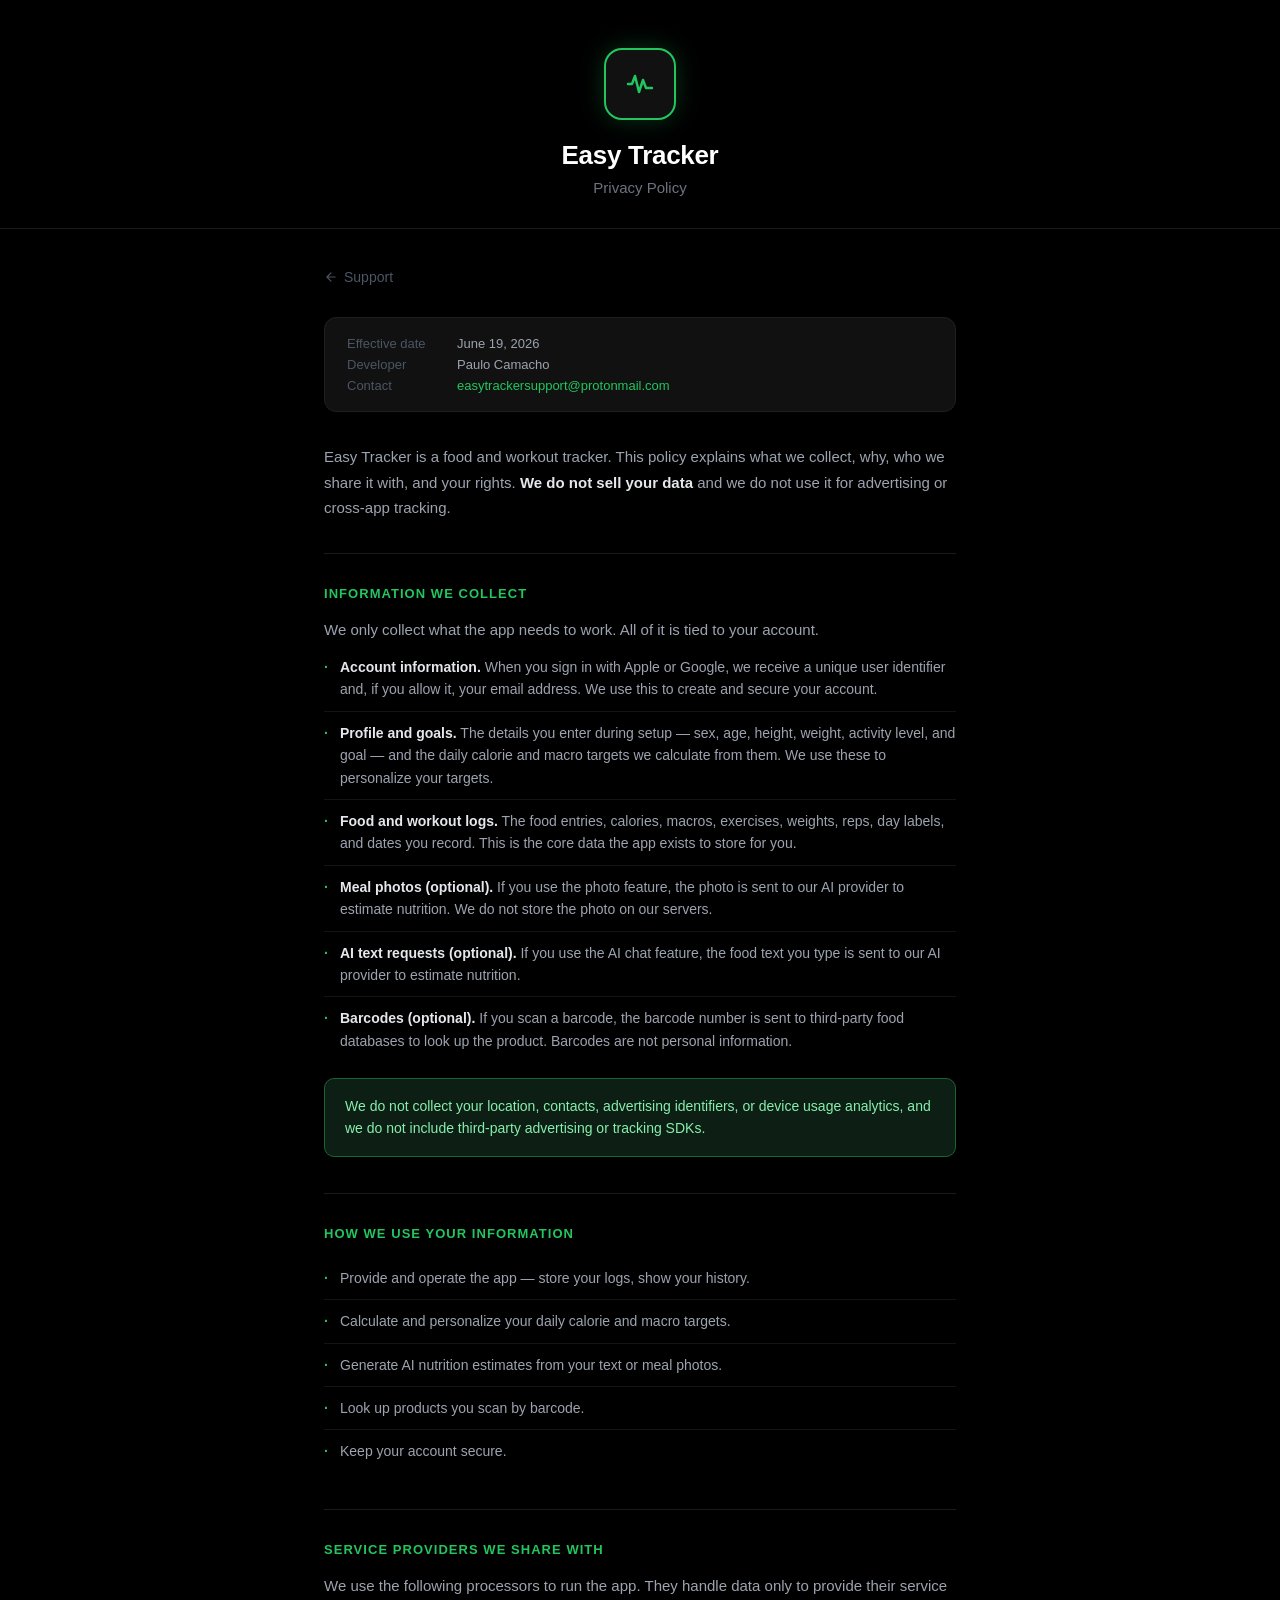
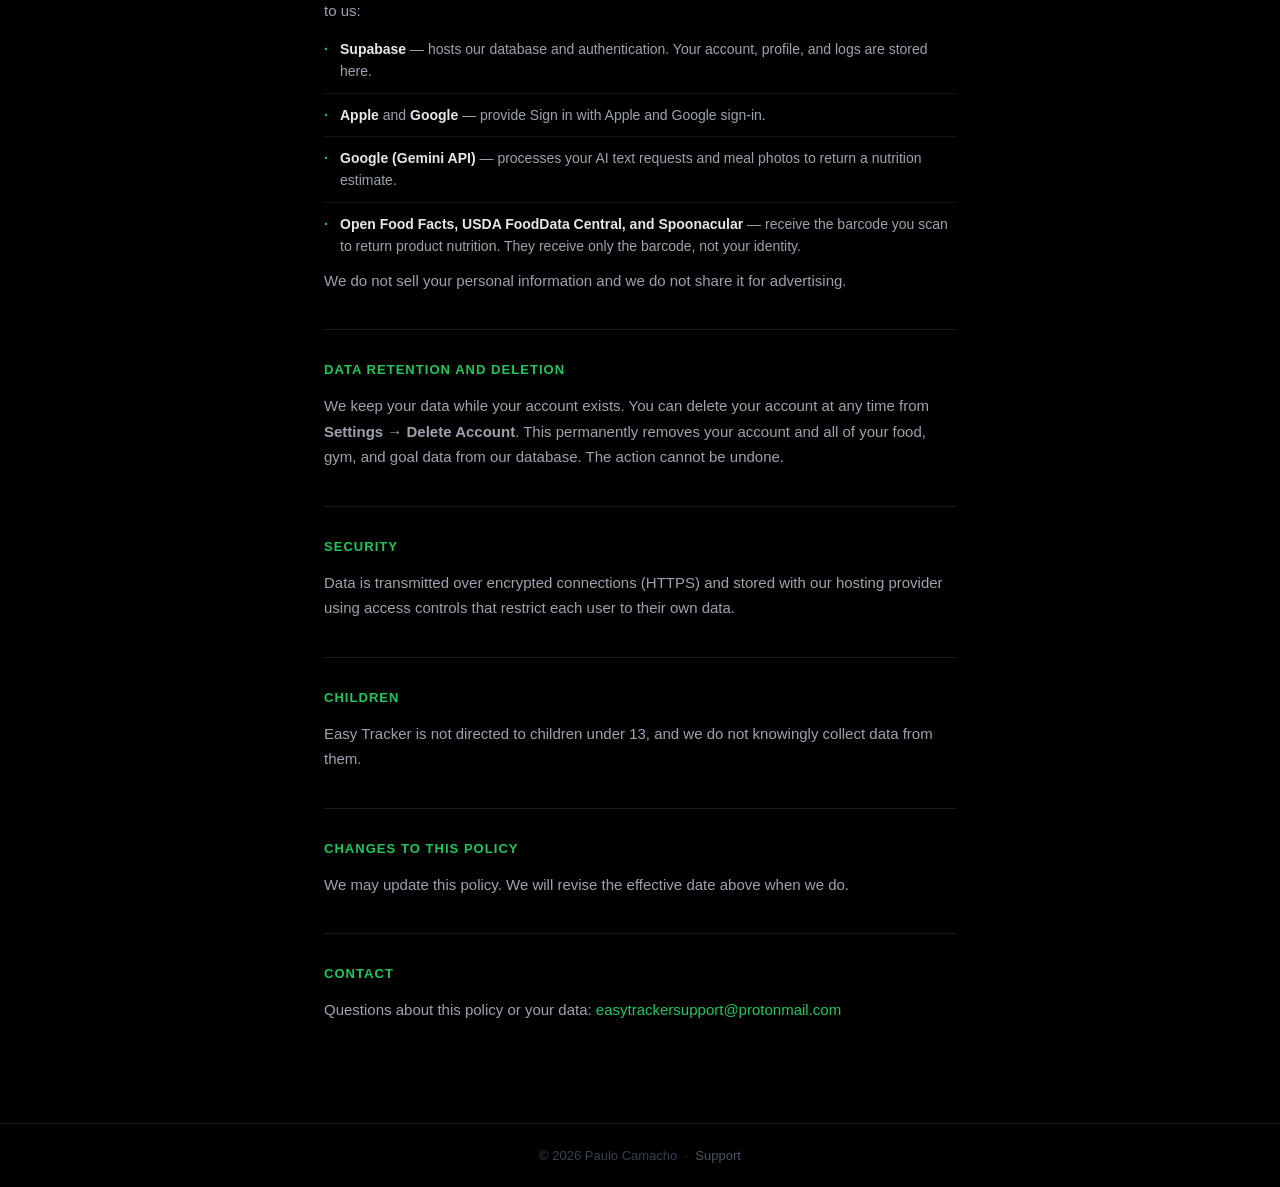
==== docs/privacy.html @ d092e368 "feat: add support and privacy policy pages" ====
<!DOCTYPE html>
<html lang="en">
<head>
  <meta charset="UTF-8" />
  <meta name="viewport" content="width=device-width, initial-scale=1.0" />
  <title>Easy Tracker — Privacy Policy</title>
  <style>
    *, *::before, *::after { box-sizing: border-box; margin: 0; padding: 0; }

    body {
      background: #000;
      color: #e5e7eb;
      font-family: -apple-system, BlinkMacSystemFont, "Segoe UI", Roboto, sans-serif;
      min-height: 100vh;
      display: flex;
      flex-direction: column;
    }

    header {
      padding: 48px 24px 32px;
      text-align: center;
      border-bottom: 1px solid #1a1a1a;
    }

    .logo-ring {
      width: 72px;
      height: 72px;
      border-radius: 18px;
      background: #111;
      border: 2px solid #22c55e;
      display: flex;
      align-items: center;
      justify-content: center;
      margin: 0 auto 20px;
      box-shadow: 0 0 24px rgba(34, 197, 94, 0.25);
    }

    .logo-ring svg {
      width: 36px;
      height: 36px;
    }

    header h1 {
      font-size: 26px;
      font-weight: 700;
      color: #fff;
      letter-spacing: -0.3px;
    }

    header p {
      margin-top: 8px;
      font-size: 15px;
      color: #6b7280;
    }

    main {
      max-width: 680px;
      width: 100%;
      margin: 0 auto;
      padding: 40px 24px 64px;
      flex: 1;
    }

    .meta {
      background: #111;
      border: 1px solid #1f1f1f;
      border-radius: 12px;
      padding: 18px 22px;
      margin-bottom: 32px;
      display: flex;
      flex-direction: column;
      gap: 6px;
    }

    .meta-row {
      display: flex;
      gap: 10px;
      font-size: 13px;
    }

    .meta-label {
      color: #4b5563;
      min-width: 100px;
    }

    .meta-value {
      color: #9ca3af;
    }

    .meta-value a {
      color: #22c55e;
      text-decoration: none;
    }

    .intro {
      font-size: 15px;
      color: #9ca3af;
      line-height: 1.7;
      margin-bottom: 32px;
      padding-bottom: 32px;
      border-bottom: 1px solid #1a1a1a;
    }

    .intro strong {
      color: #e5e7eb;
    }

    section {
      margin-bottom: 36px;
    }

    section h2 {
      font-size: 13px;
      font-weight: 600;
      text-transform: uppercase;
      letter-spacing: 0.08em;
      color: #22c55e;
      margin-bottom: 16px;
    }

    section p {
      font-size: 15px;
      color: #9ca3af;
      line-height: 1.7;
    }

    section p + p {
      margin-top: 12px;
    }

    ul {
      list-style: none;
      margin-top: 4px;
    }

    ul li {
      padding: 10px 0;
      border-bottom: 1px solid #141414;
      font-size: 14px;
      color: #9ca3af;
      line-height: 1.6;
      padding-left: 16px;
      position: relative;
    }

    ul li::before {
      content: "·";
      position: absolute;
      left: 0;
      color: #22c55e;
      font-weight: 700;
    }

    ul li:last-child {
      border-bottom: none;
    }

    ul li strong {
      color: #e5e7eb;
      font-weight: 600;
    }

    .highlight-box {
      background: #0d1f14;
      border: 1px solid #166534;
      border-radius: 10px;
      padding: 16px 20px;
      margin-top: 16px;
      font-size: 14px;
      color: #86efac;
      line-height: 1.6;
    }

    .back-link {
      display: inline-flex;
      align-items: center;
      gap: 6px;
      color: #4b5563;
      font-size: 14px;
      text-decoration: none;
      margin-bottom: 32px;
    }

    .back-link:hover { color: #22c55e; }

    footer {
      text-align: center;
      padding: 24px;
      border-top: 1px solid #1a1a1a;
      font-size: 13px;
      color: #374151;
    }

    footer a {
      color: #4b5563;
      text-decoration: none;
    }

    footer a:hover { color: #22c55e; }

    hr {
      border: none;
      border-top: 1px solid #1a1a1a;
      margin: 8px 0 32px;
    }
  </style>
</head>
<body>

<header>
  <div class="logo-ring">
    <svg viewBox="0 0 36 36" fill="none" xmlns="http://www.w3.org/2000/svg">
      <path d="M6 18h4l3-8 4 16 4-12 3 8h6" stroke="#22c55e" stroke-width="2.5" stroke-linecap="round" stroke-linejoin="round"/>
    </svg>
  </div>
  <h1>Easy Tracker</h1>
  <p>Privacy Policy</p>
</header>

<main>

  <a class="back-link" href="index.html">
    <svg width="14" height="14" viewBox="0 0 24 24" fill="none" stroke="currentColor" stroke-width="2" stroke-linecap="round" stroke-linejoin="round"><path d="M19 12H5m7-7-7 7 7 7"/></svg>
    Support
  </a>

  <div class="meta">
    <div class="meta-row"><span class="meta-label">Effective date</span><span class="meta-value">June 19, 2026</span></div>
    <div class="meta-row"><span class="meta-label">Developer</span><span class="meta-value">Paulo Camacho</span></div>
    <div class="meta-row"><span class="meta-label">Contact</span><span class="meta-value"><a href="mailto:easytrackersupport@protonmail.com">easytrackersupport@protonmail.com</a></span></div>
  </div>

  <p class="intro">
    Easy Tracker is a food and workout tracker. This policy explains what we collect, why,
    who we share it with, and your rights. <strong>We do not sell your data</strong> and
    we do not use it for advertising or cross-app tracking.
  </p>

  <section>
    <h2>Information We Collect</h2>
    <p>We only collect what the app needs to work. All of it is tied to your account.</p>
    <ul>
      <li><strong>Account information.</strong> When you sign in with Apple or Google, we receive a unique user identifier and, if you allow it, your email address. We use this to create and secure your account.</li>
      <li><strong>Profile and goals.</strong> The details you enter during setup — sex, age, height, weight, activity level, and goal — and the daily calorie and macro targets we calculate from them. We use these to personalize your targets.</li>
      <li><strong>Food and workout logs.</strong> The food entries, calories, macros, exercises, weights, reps, day labels, and dates you record. This is the core data the app exists to store for you.</li>
      <li><strong>Meal photos (optional).</strong> If you use the photo feature, the photo is sent to our AI provider to estimate nutrition. We do not store the photo on our servers.</li>
      <li><strong>AI text requests (optional).</strong> If you use the AI chat feature, the food text you type is sent to our AI provider to estimate nutrition.</li>
      <li><strong>Barcodes (optional).</strong> If you scan a barcode, the barcode number is sent to third-party food databases to look up the product. Barcodes are not personal information.</li>
    </ul>
    <div class="highlight-box">
      We do not collect your location, contacts, advertising identifiers, or device usage analytics,
      and we do not include third-party advertising or tracking SDKs.
    </div>
  </section>

  <hr />

  <section>
    <h2>How We Use Your Information</h2>
    <ul>
      <li>Provide and operate the app — store your logs, show your history.</li>
      <li>Calculate and personalize your daily calorie and macro targets.</li>
      <li>Generate AI nutrition estimates from your text or meal photos.</li>
      <li>Look up products you scan by barcode.</li>
      <li>Keep your account secure.</li>
    </ul>
  </section>

  <hr />

  <section>
    <h2>Service Providers We Share With</h2>
    <p>We use the following processors to run the app. They handle data only to provide their service to us:</p>
    <ul>
      <li><strong>Supabase</strong> — hosts our database and authentication. Your account, profile, and logs are stored here.</li>
      <li><strong>Apple</strong> and <strong>Google</strong> — provide Sign in with Apple and Google sign-in.</li>
      <li><strong>Google (Gemini API)</strong> — processes your AI text requests and meal photos to return a nutrition estimate.</li>
      <li><strong>Open Food Facts, USDA FoodData Central, and Spoonacular</strong> — receive the barcode you scan to return product nutrition. They receive only the barcode, not your identity.</li>
    </ul>
    <p>We do not sell your personal information and we do not share it for advertising.</p>
  </section>

  <hr />

  <section>
    <h2>Data Retention and Deletion</h2>
    <p>We keep your data while your account exists. You can delete your account at any time from <strong>Settings → Delete Account</strong>. This permanently removes your account and all of your food, gym, and goal data from our database. The action cannot be undone.</p>
  </section>

  <hr />

  <section>
    <h2>Security</h2>
    <p>Data is transmitted over encrypted connections (HTTPS) and stored with our hosting provider using access controls that restrict each user to their own data.</p>
  </section>

  <hr />

  <section>
    <h2>Children</h2>
    <p>Easy Tracker is not directed to children under 13, and we do not knowingly collect data from them.</p>
  </section>

  <hr />

  <section>
    <h2>Changes to This Policy</h2>
    <p>We may update this policy. We will revise the effective date above when we do.</p>
  </section>

  <hr />

  <section>
    <h2>Contact</h2>
    <p>Questions about this policy or your data: <a href="mailto:easytrackersupport@protonmail.com" style="color: #22c55e; text-decoration: none;">easytrackersupport@protonmail.com</a></p>
  </section>

</main>

<footer>
  &copy; 2026 Paulo Camacho &nbsp;·&nbsp; <a href="index.html">Support</a>
</footer>

</body>
</html>
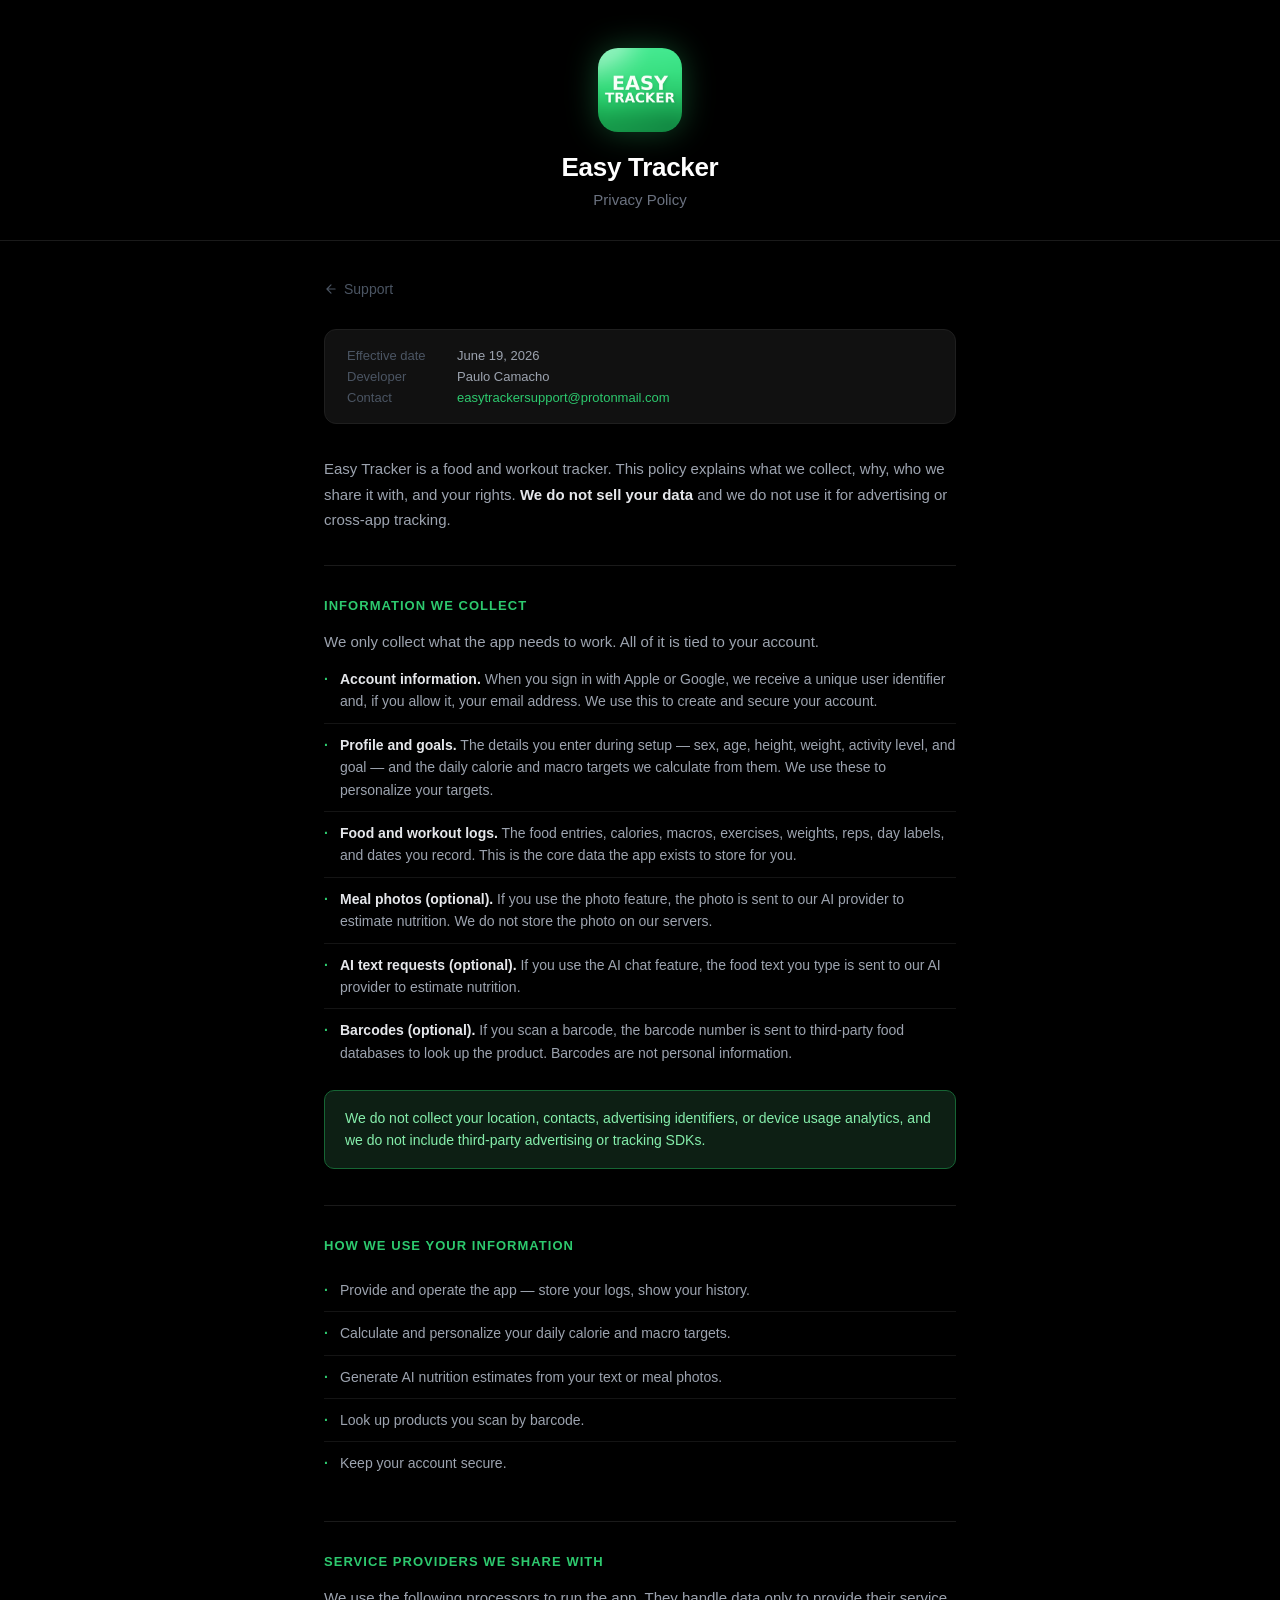
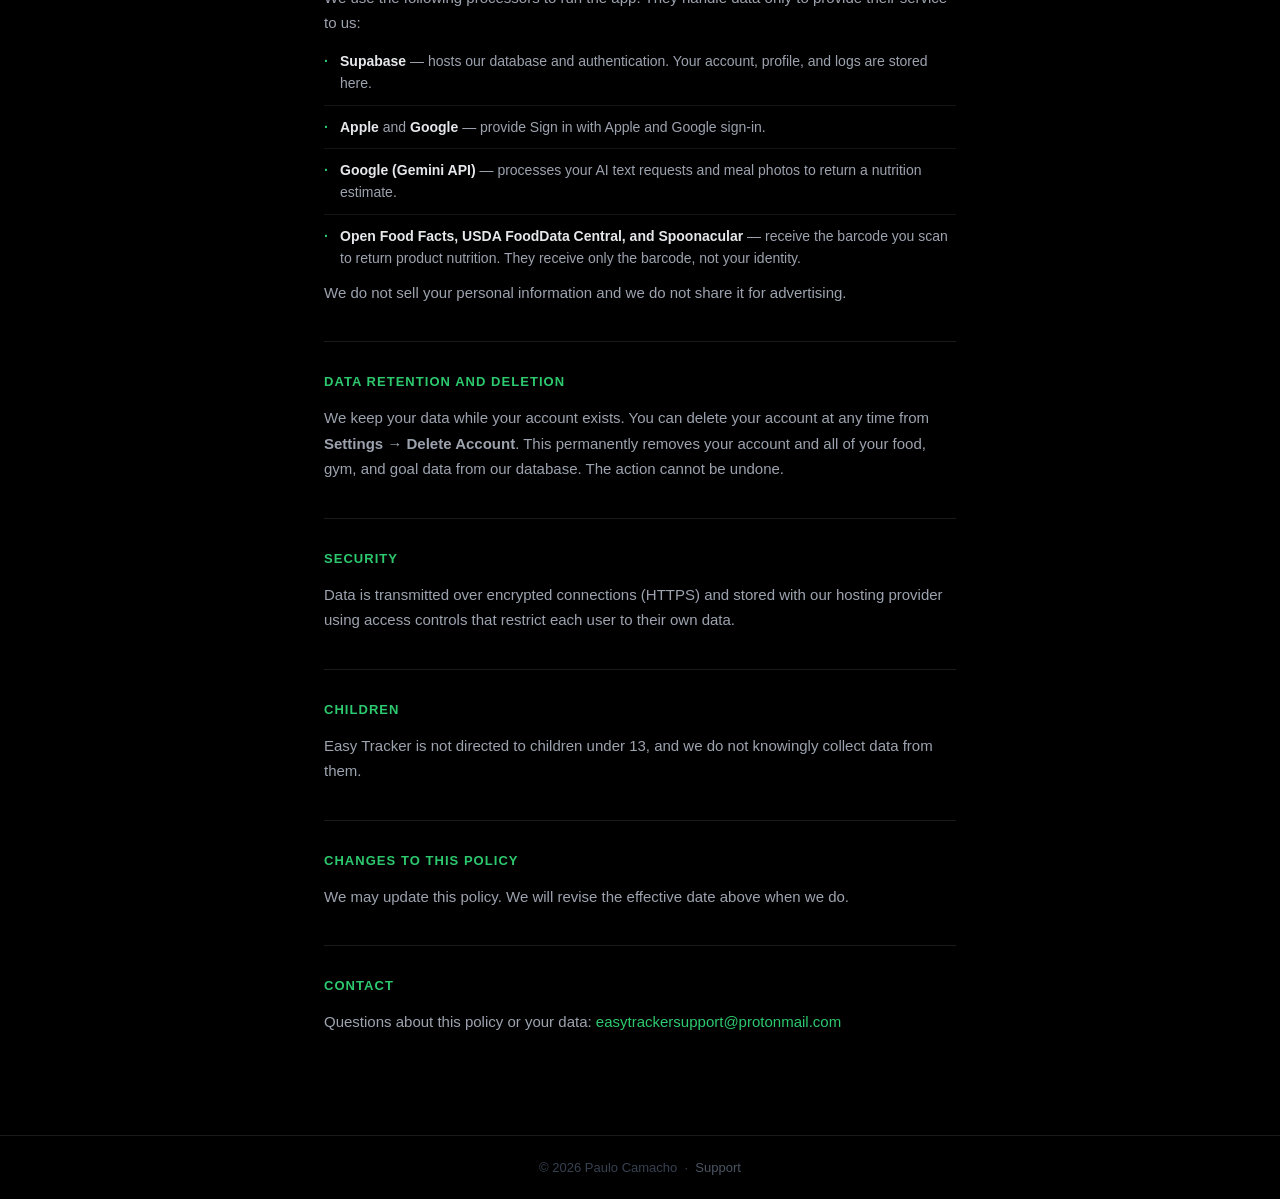
==== commit 5b48f17b: "feat: use real app icon and brand green on site" ====
--- a/docs/privacy.html
+++ b/docs/privacy.html
@@ -4,6 +4,7 @@
   <meta charset="UTF-8" />
   <meta name="viewport" content="width=device-width, initial-scale=1.0" />
   <title>Easy Tracker — Privacy Policy</title>
+  <link rel="icon" type="image/png" href="favicon.png" />
   <style>
     *, *::before, *::after { box-sizing: border-box; margin: 0; padding: 0; }
 
@@ -22,22 +23,13 @@
       border-bottom: 1px solid #1a1a1a;
     }
 
-    .logo-ring {
-      width: 72px;
-      height: 72px;
-      border-radius: 18px;
-      background: #111;
-      border: 2px solid #22c55e;
-      display: flex;
-      align-items: center;
-      justify-content: center;
+    .app-icon {
+      width: 84px;
+      height: 84px;
+      border-radius: 20px;
+      display: block;
       margin: 0 auto 20px;
-      box-shadow: 0 0 24px rgba(34, 197, 94, 0.25);
-    }
-
-    .logo-ring svg {
-      width: 36px;
-      height: 36px;
+      box-shadow: 0 0 32px rgba(45, 201, 110, 0.35);
     }
 
     header h1 {
@@ -88,7 +80,7 @@
     }
 
     .meta-value a {
-      color: #22c55e;
+      color: #2dc96e;
       text-decoration: none;
     }
 
@@ -114,7 +106,7 @@
       font-weight: 600;
       text-transform: uppercase;
       letter-spacing: 0.08em;
-      color: #22c55e;
+      color: #2dc96e;
       margin-bottom: 16px;
     }
 
@@ -147,7 +139,7 @@
       content: "·";
       position: absolute;
       left: 0;
-      color: #22c55e;
+      color: #2dc96e;
       font-weight: 700;
     }
 
@@ -181,7 +173,7 @@
       margin-bottom: 32px;
     }
 
-    .back-link:hover { color: #22c55e; }
+    .back-link:hover { color: #2dc96e; }
 
     footer {
       text-align: center;
@@ -196,7 +188,7 @@
       text-decoration: none;
     }
 
-    footer a:hover { color: #22c55e; }
+    footer a:hover { color: #2dc96e; }
 
     hr {
       border: none;
@@ -208,11 +200,7 @@
 <body>
 
 <header>
-  <div class="logo-ring">
-    <svg viewBox="0 0 36 36" fill="none" xmlns="http://www.w3.org/2000/svg">
-      <path d="M6 18h4l3-8 4 16 4-12 3 8h6" stroke="#22c55e" stroke-width="2.5" stroke-linecap="round" stroke-linejoin="round"/>
-    </svg>
-  </div>
+  <img class="app-icon" src="icon.png" alt="Easy Tracker app icon" />
   <h1>Easy Tracker</h1>
   <p>Privacy Policy</p>
 </header>
@@ -312,7 +300,7 @@
 
   <section>
     <h2>Contact</h2>
-    <p>Questions about this policy or your data: <a href="mailto:easytrackersupport@protonmail.com" style="color: #22c55e; text-decoration: none;">easytrackersupport@protonmail.com</a></p>
+    <p>Questions about this policy or your data: <a href="mailto:easytrackersupport@protonmail.com" style="color: #2dc96e; text-decoration: none;">easytrackersupport@protonmail.com</a></p>
   </section>
 
 </main>
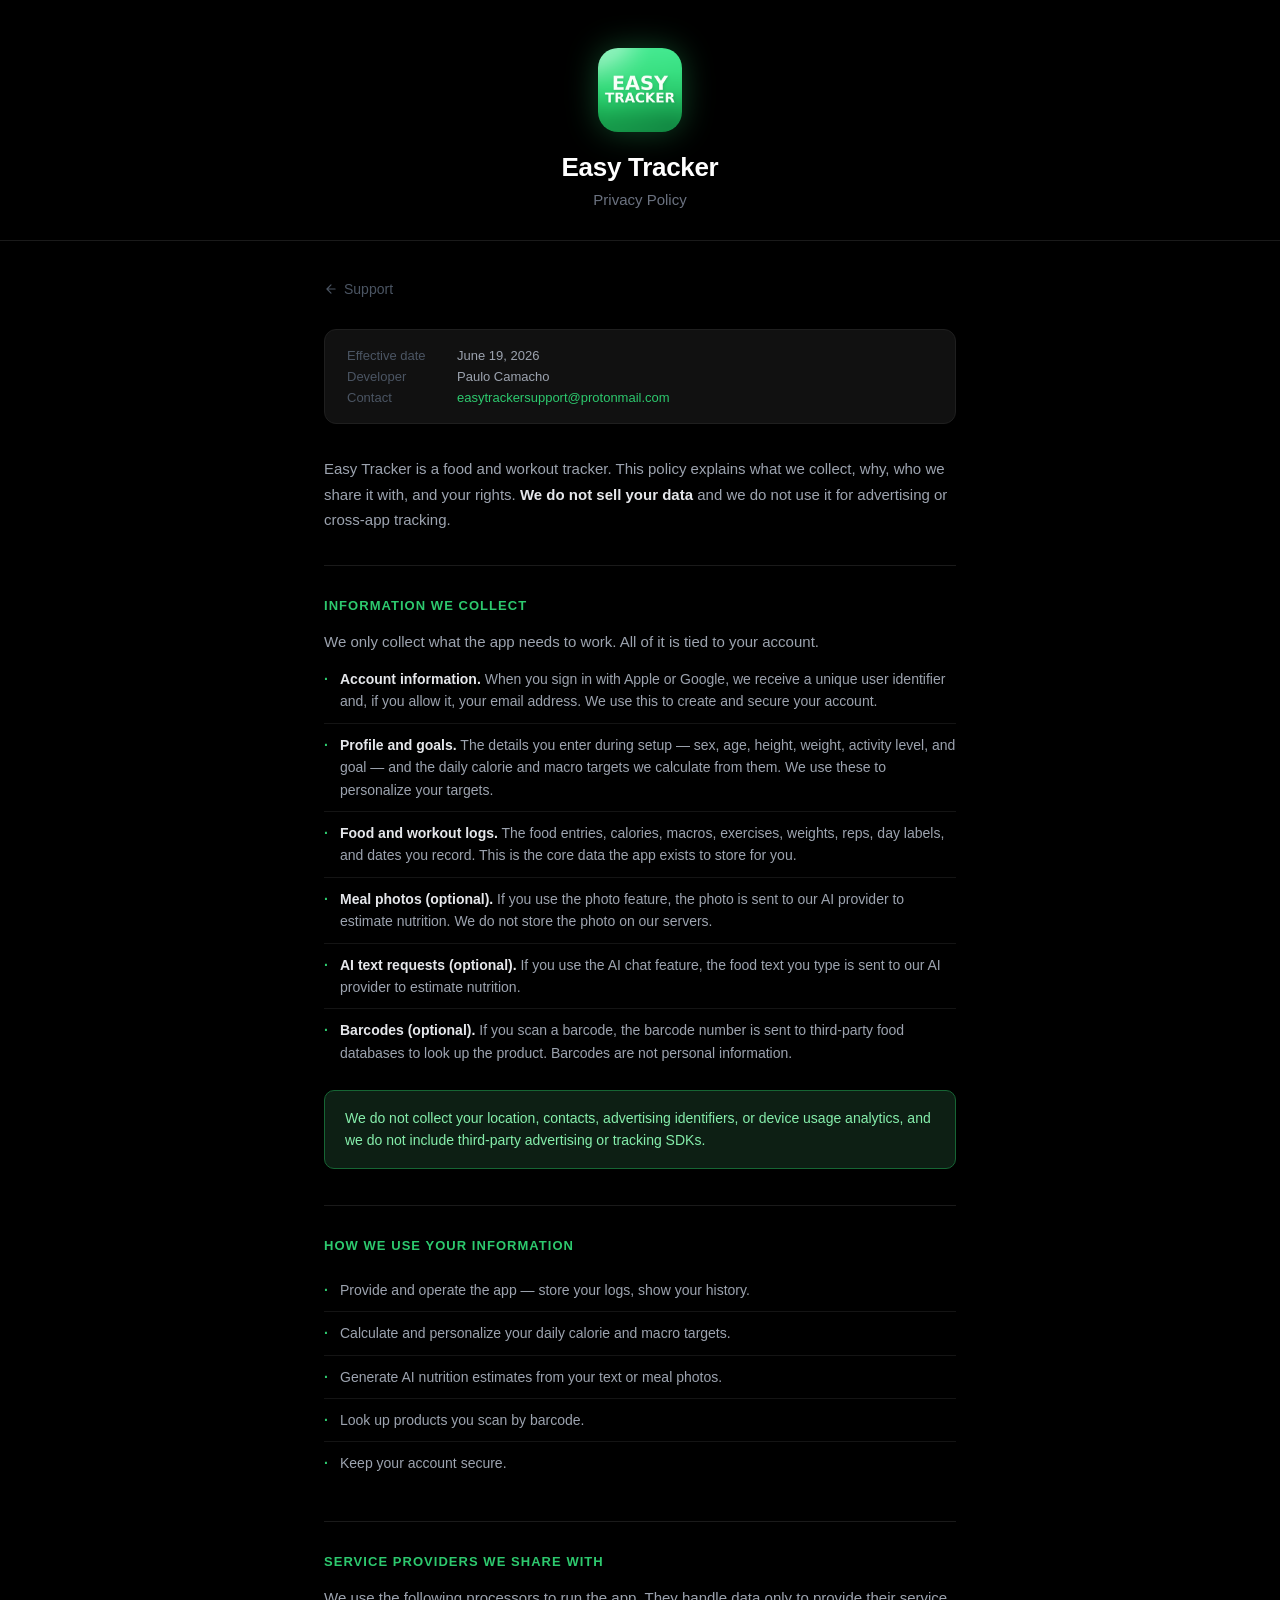
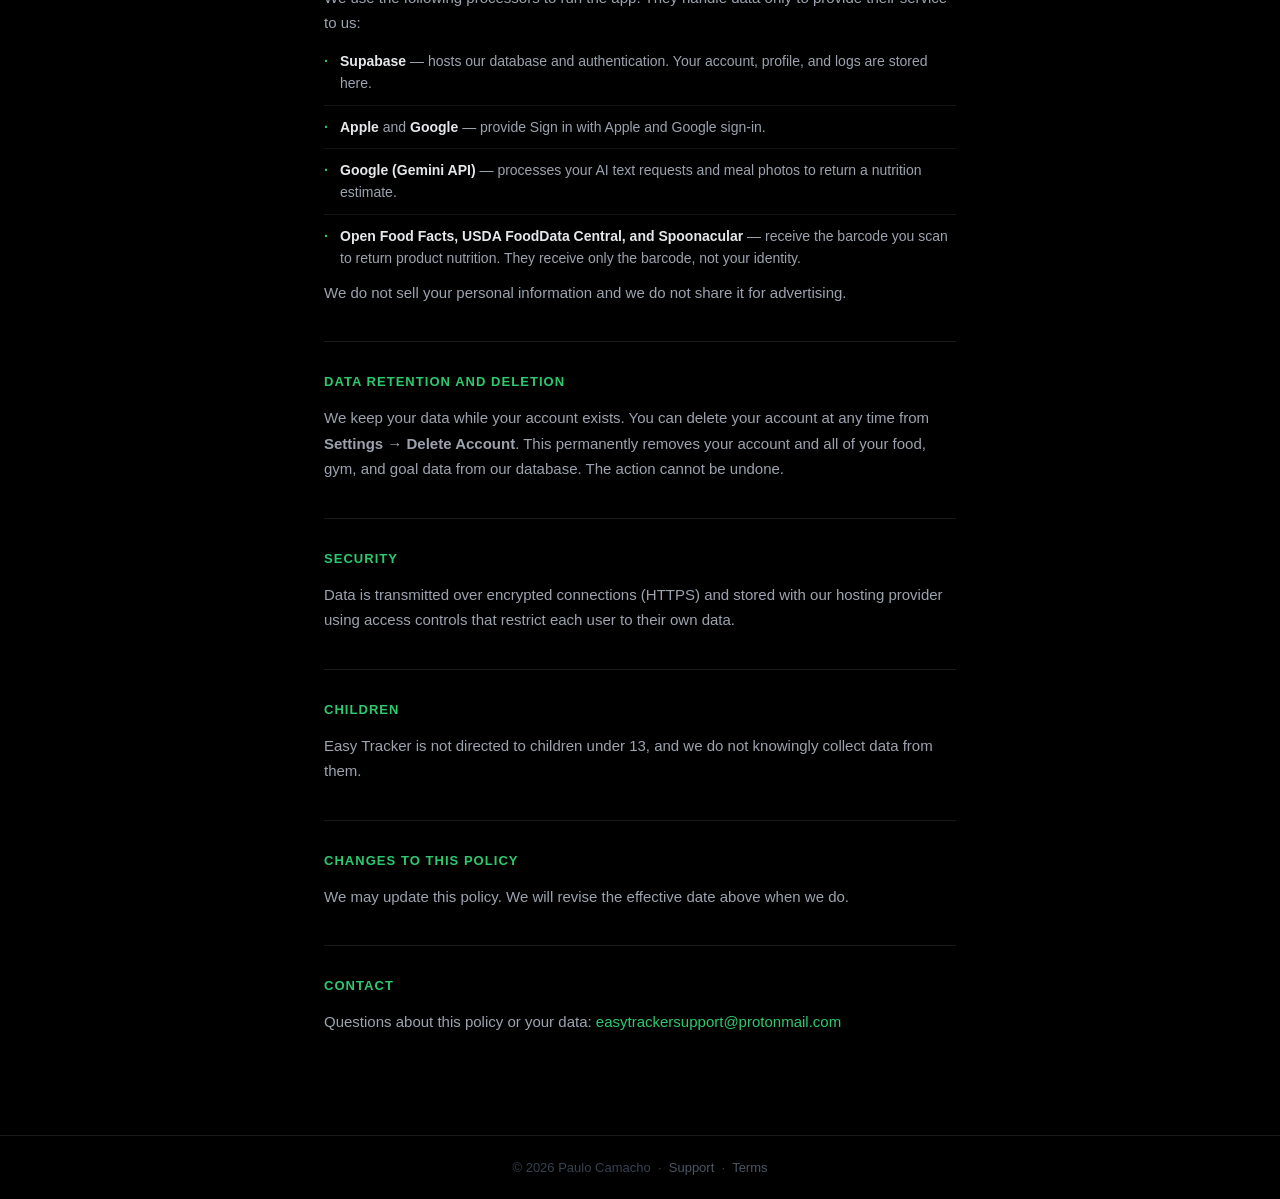
==== commit 601d3c56: "feat: add terms of service page" ====
--- a/docs/privacy.html
+++ b/docs/privacy.html
@@ -306,7 +306,7 @@
 </main>
 
 <footer>
-  &copy; 2026 Paulo Camacho &nbsp;·&nbsp; <a href="index.html">Support</a>
+  &copy; 2026 Paulo Camacho &nbsp;·&nbsp; <a href="index.html">Support</a> &nbsp;·&nbsp; <a href="terms.html">Terms</a>
 </footer>
 
 </body>
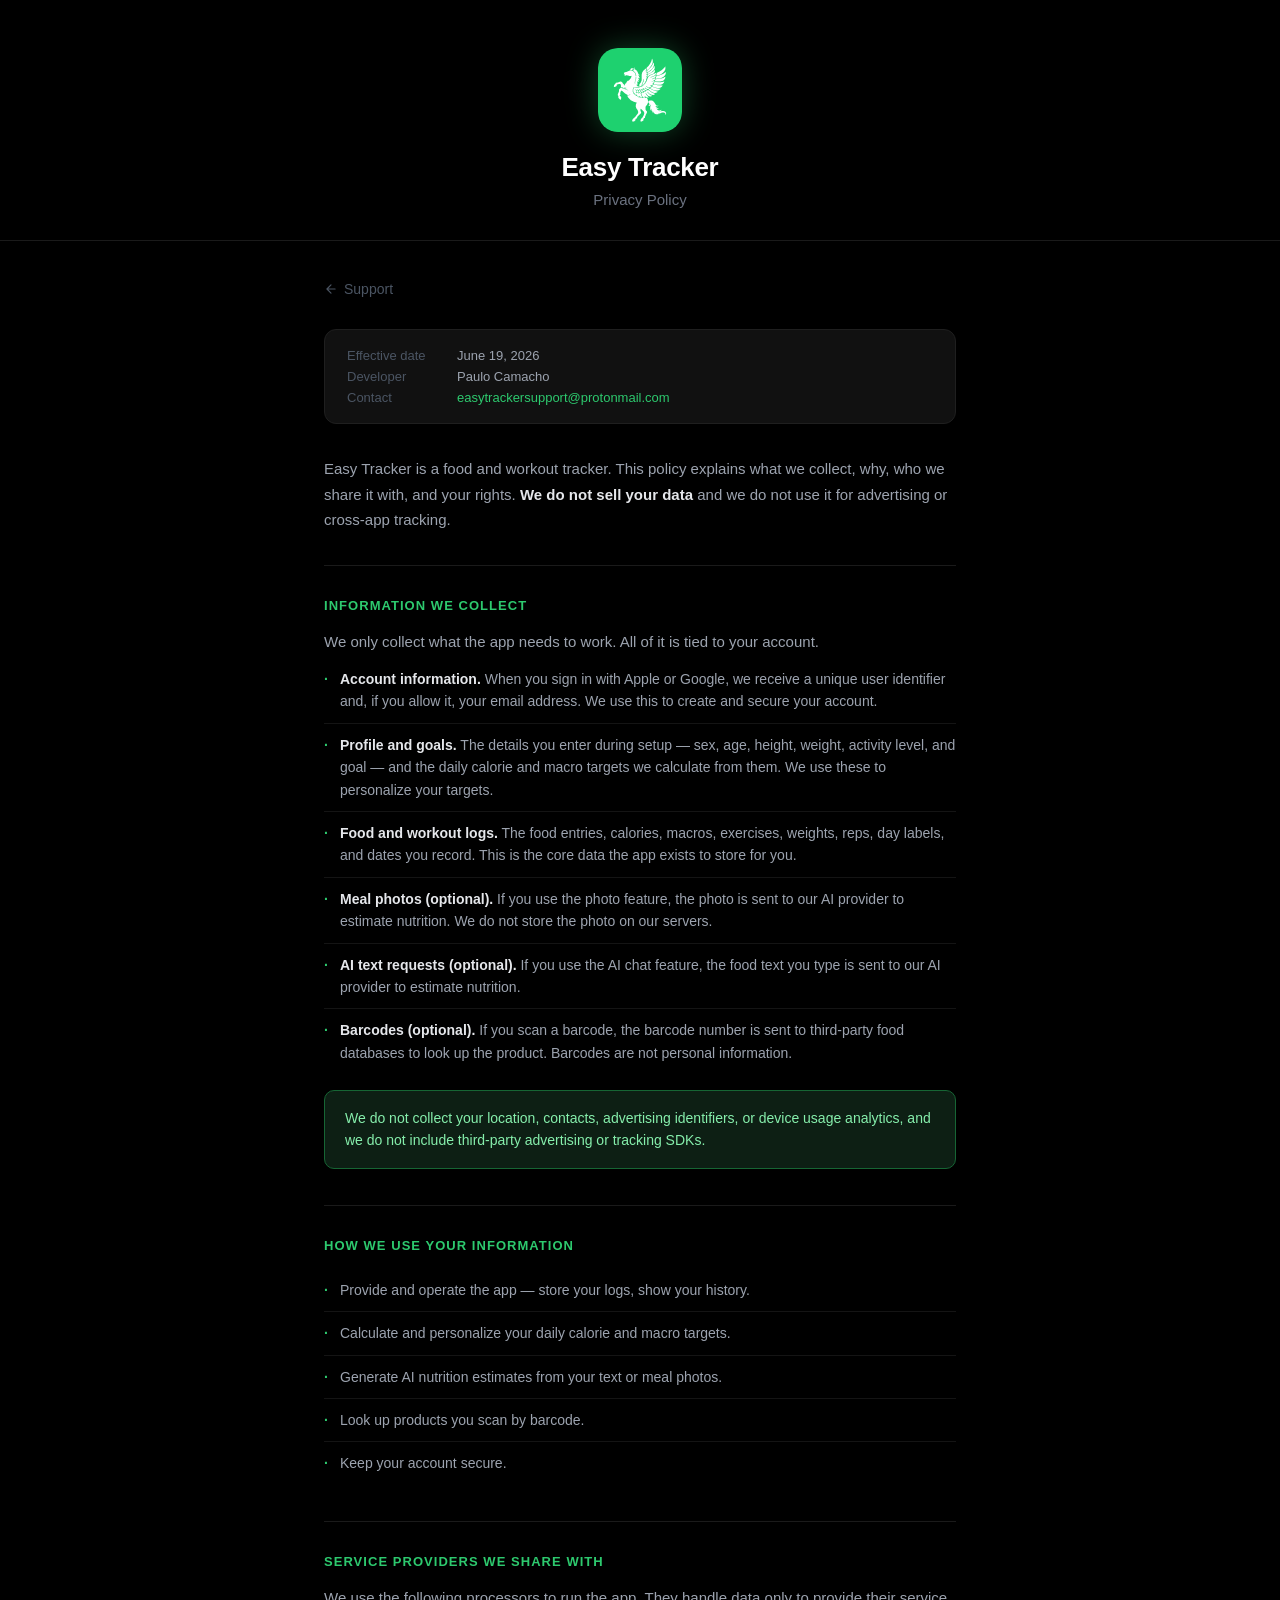
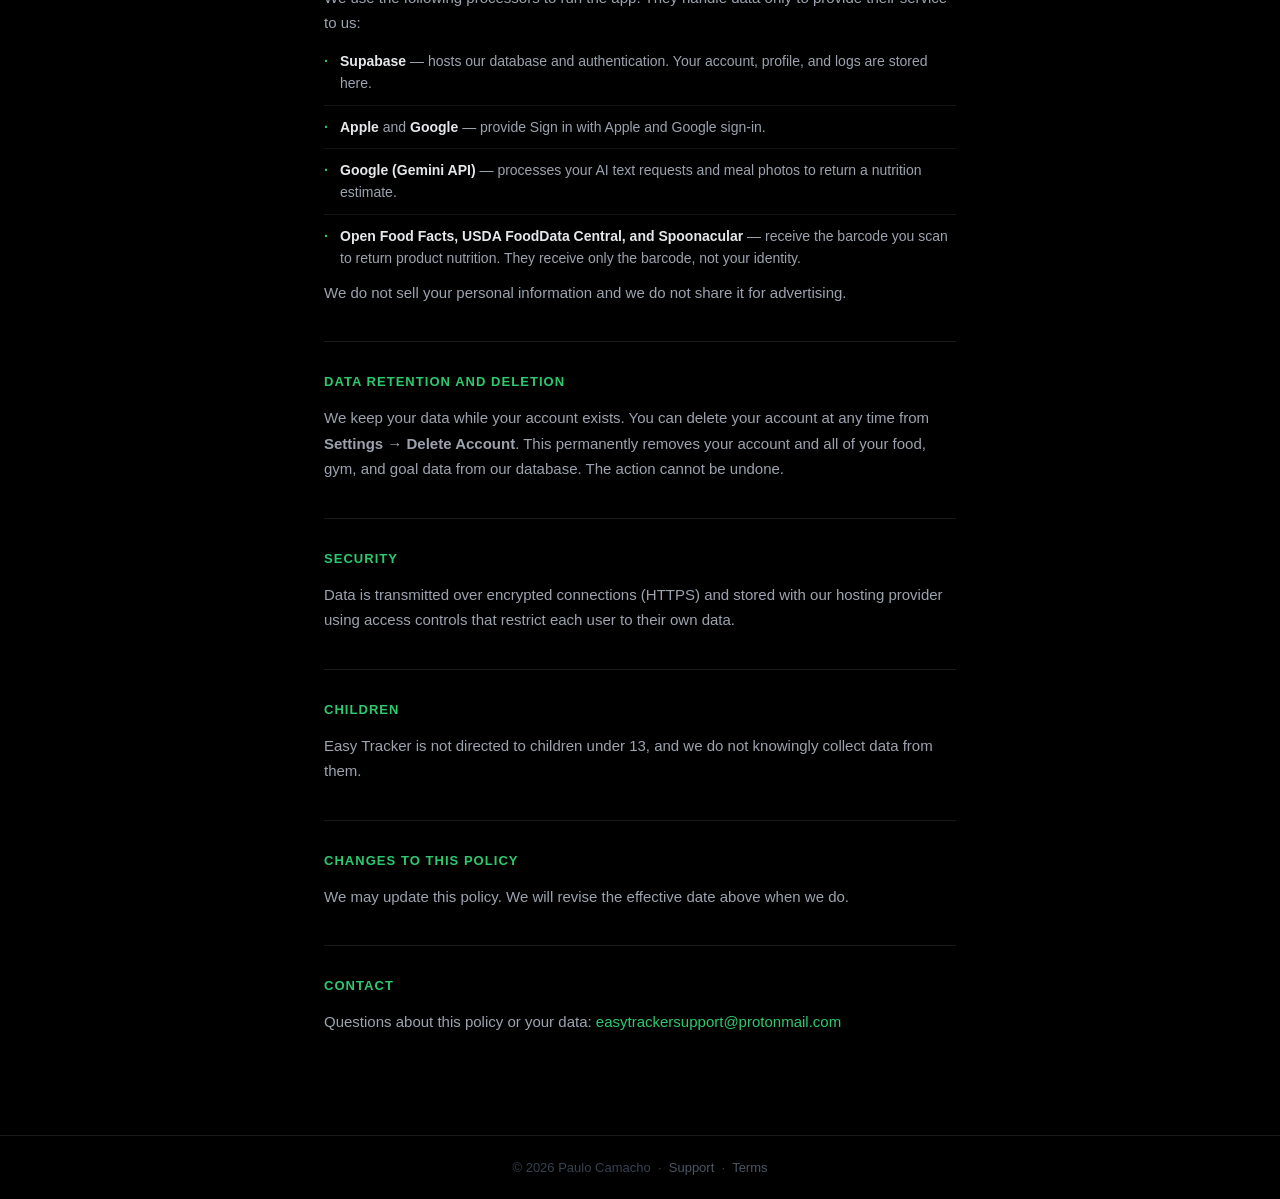
==== commit a4805241: "Update site to new Pegasus icon Swap favicon + hero icon to the new Pegasus mark (SVG-first with PNG" ====
--- a/docs/privacy.html
+++ b/docs/privacy.html
@@ -4,7 +4,9 @@
   <meta charset="UTF-8" />
   <meta name="viewport" content="width=device-width, initial-scale=1.0" />
   <title>Easy Tracker — Privacy Policy</title>
+  <link rel="icon" type="image/svg+xml" href="favicon.svg" />
   <link rel="icon" type="image/png" href="favicon.png" />
+  <link rel="apple-touch-icon" href="apple-touch-icon.png" />
   <style>
     *, *::before, *::after { box-sizing: border-box; margin: 0; padding: 0; }
 
@@ -200,7 +202,7 @@
 <body>
 
 <header>
-  <img class="app-icon" src="icon.png" alt="Easy Tracker app icon" />
+  <img class="app-icon" src="icon.svg" alt="Easy Tracker app icon" />
   <h1>Easy Tracker</h1>
   <p>Privacy Policy</p>
 </header>
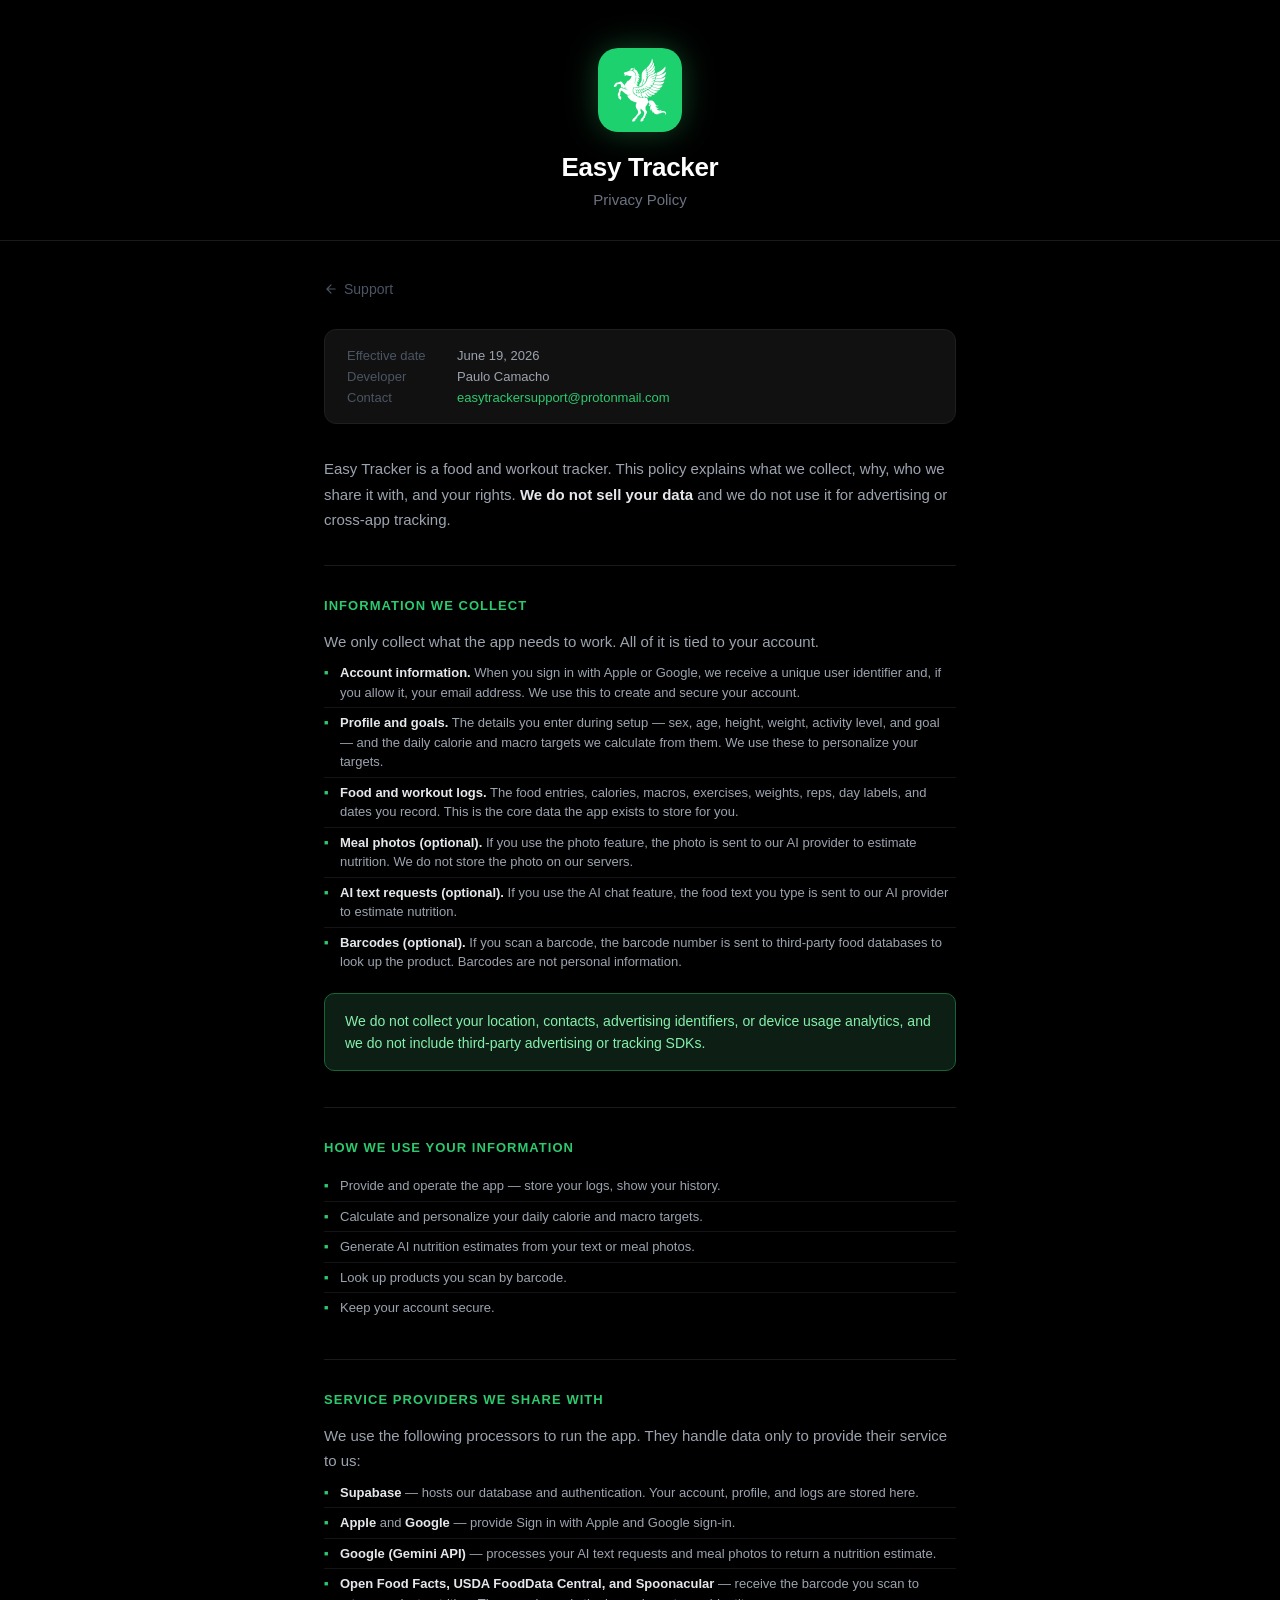
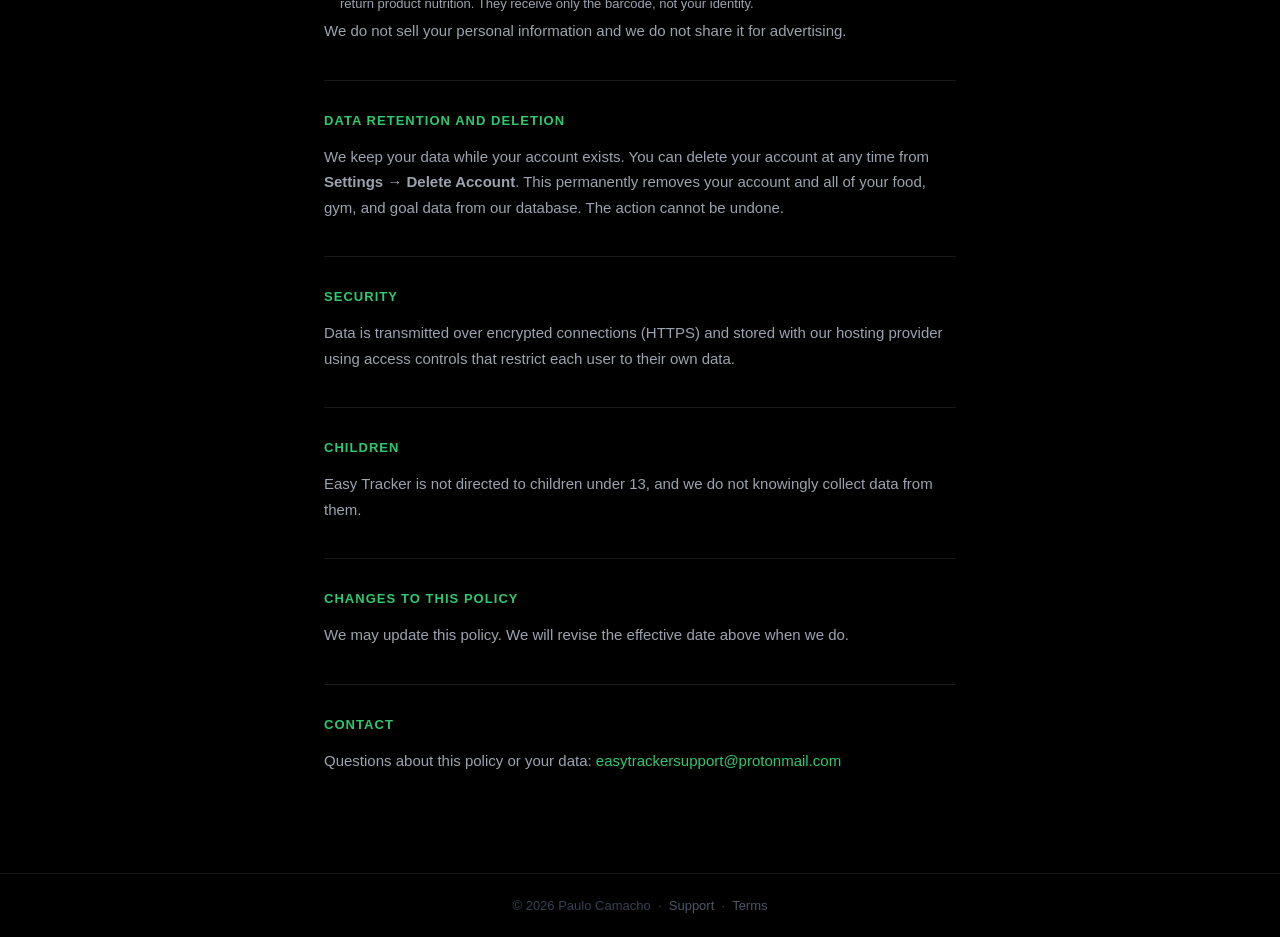
==== commit 9bac1ee6: "fix(docs): tighten list items — smaller ■ bullets, compact padding" ====
--- a/docs/privacy.html
+++ b/docs/privacy.html
@@ -128,21 +128,21 @@
     }
 
     ul li {
-      padding: 10px 0;
+      padding: 5px 0 5px 16px;
       border-bottom: 1px solid #141414;
-      font-size: 14px;
+      font-size: 13px;
       color: #9ca3af;
-      line-height: 1.6;
-      padding-left: 16px;
+      line-height: 1.5;
       position: relative;
     }
 
     ul li::before {
-      content: "·";
+      content: "■";
       position: absolute;
       left: 0;
       color: #2dc96e;
-      font-weight: 700;
+      font-size: 7px;
+      line-height: 20px;
     }
 
     ul li:last-child {
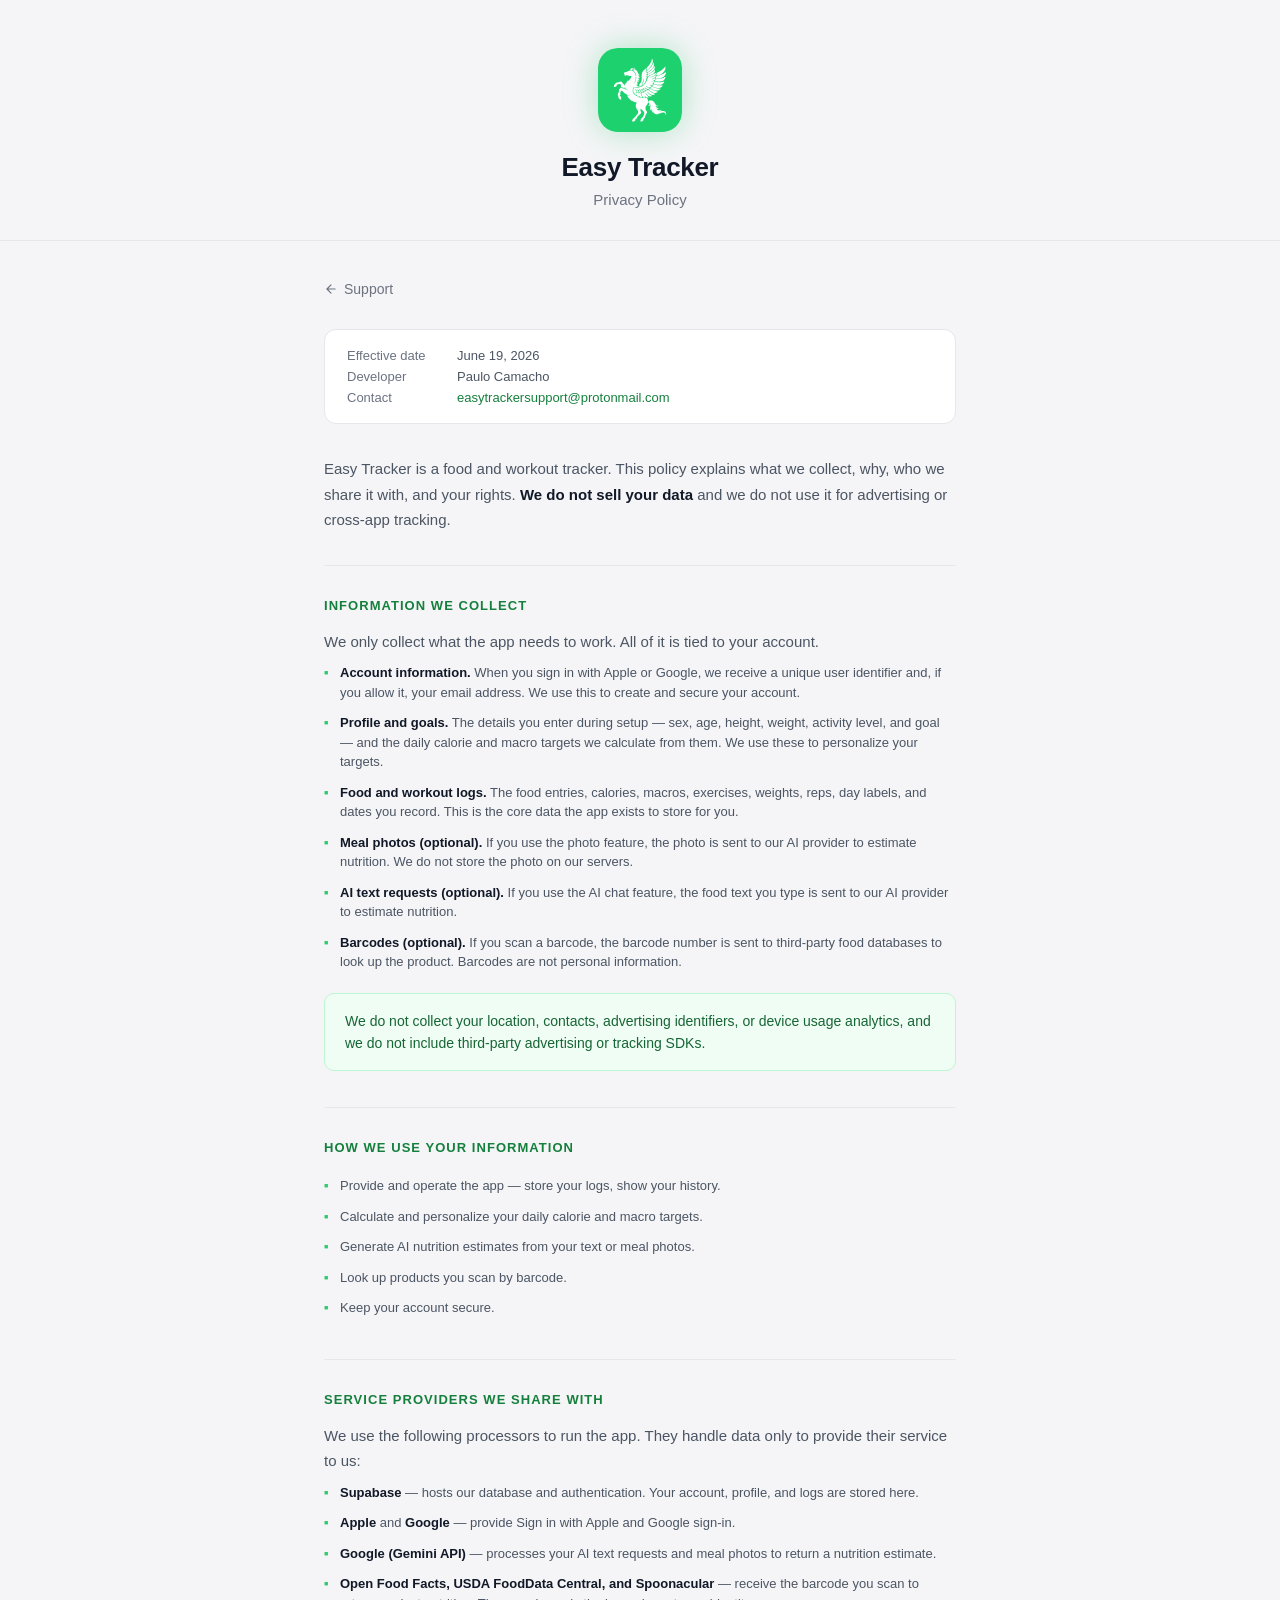
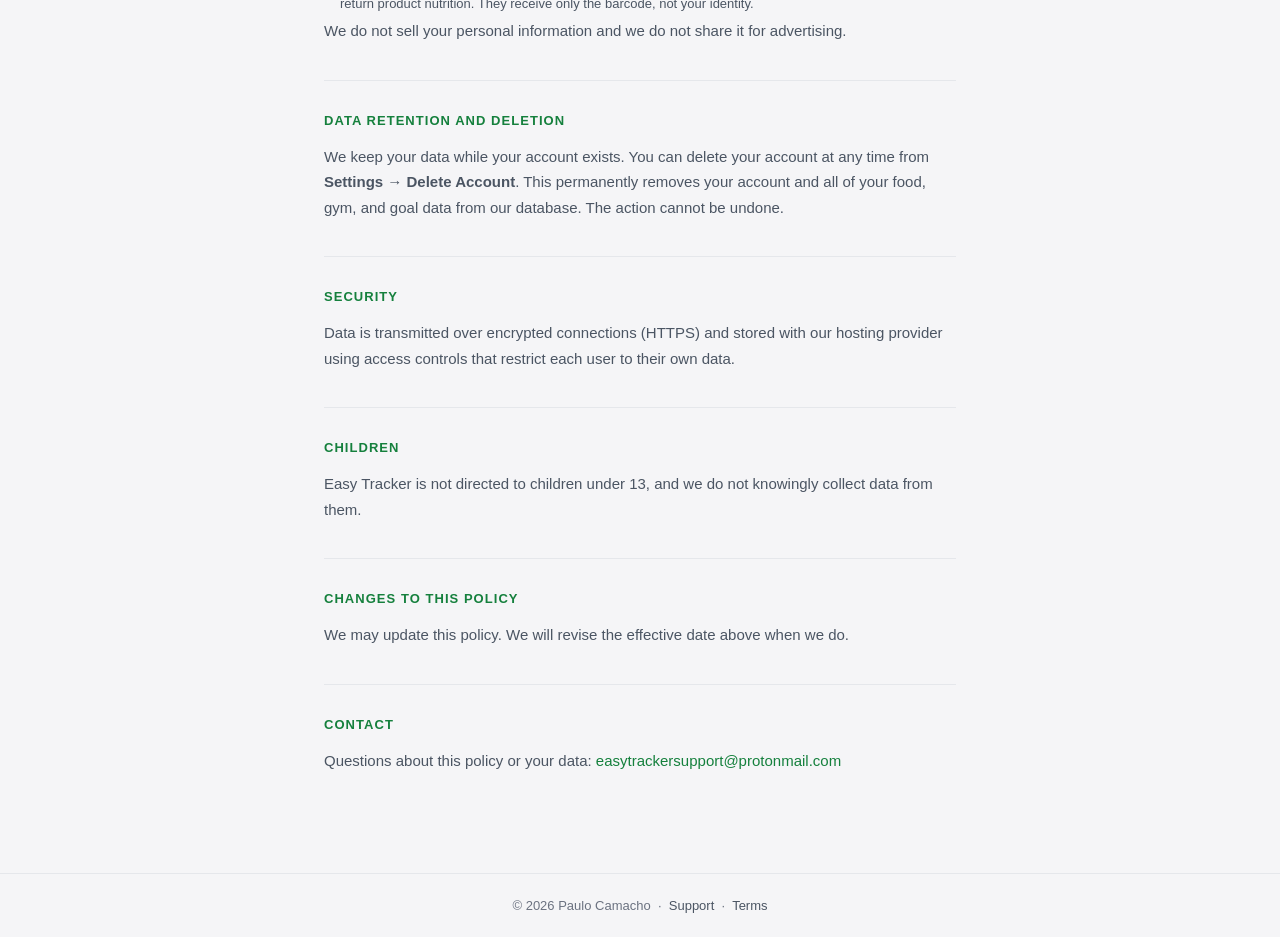
==== commit d70dc1f4: "Switch site to light mode" ====
--- a/docs/privacy.html
+++ b/docs/privacy.html
@@ -7,197 +7,7 @@
   <link rel="icon" type="image/svg+xml" href="favicon.svg" />
   <link rel="icon" type="image/png" href="favicon.png" />
   <link rel="apple-touch-icon" href="apple-touch-icon.png" />
-  <style>
-    *, *::before, *::after { box-sizing: border-box; margin: 0; padding: 0; }
-
-    body {
-      background: #000;
-      color: #e5e7eb;
-      font-family: -apple-system, BlinkMacSystemFont, "Segoe UI", Roboto, sans-serif;
-      min-height: 100vh;
-      display: flex;
-      flex-direction: column;
-    }
-
-    header {
-      padding: 48px 24px 32px;
-      text-align: center;
-      border-bottom: 1px solid #1a1a1a;
-    }
-
-    .app-icon {
-      width: 84px;
-      height: 84px;
-      border-radius: 20px;
-      display: block;
-      margin: 0 auto 20px;
-      box-shadow: 0 0 32px rgba(45, 201, 110, 0.35);
-    }
-
-    header h1 {
-      font-size: 26px;
-      font-weight: 700;
-      color: #fff;
-      letter-spacing: -0.3px;
-    }
-
-    header p {
-      margin-top: 8px;
-      font-size: 15px;
-      color: #6b7280;
-    }
-
-    main {
-      max-width: 680px;
-      width: 100%;
-      margin: 0 auto;
-      padding: 40px 24px 64px;
-      flex: 1;
-    }
-
-    .meta {
-      background: #111;
-      border: 1px solid #1f1f1f;
-      border-radius: 12px;
-      padding: 18px 22px;
-      margin-bottom: 32px;
-      display: flex;
-      flex-direction: column;
-      gap: 6px;
-    }
-
-    .meta-row {
-      display: flex;
-      gap: 10px;
-      font-size: 13px;
-    }
-
-    .meta-label {
-      color: #4b5563;
-      min-width: 100px;
-    }
-
-    .meta-value {
-      color: #9ca3af;
-    }
-
-    .meta-value a {
-      color: #2dc96e;
-      text-decoration: none;
-    }
-
-    .intro {
-      font-size: 15px;
-      color: #9ca3af;
-      line-height: 1.7;
-      margin-bottom: 32px;
-      padding-bottom: 32px;
-      border-bottom: 1px solid #1a1a1a;
-    }
-
-    .intro strong {
-      color: #e5e7eb;
-    }
-
-    section {
-      margin-bottom: 36px;
-    }
-
-    section h2 {
-      font-size: 13px;
-      font-weight: 600;
-      text-transform: uppercase;
-      letter-spacing: 0.08em;
-      color: #2dc96e;
-      margin-bottom: 16px;
-    }
-
-    section p {
-      font-size: 15px;
-      color: #9ca3af;
-      line-height: 1.7;
-    }
-
-    section p + p {
-      margin-top: 12px;
-    }
-
-    ul {
-      list-style: none;
-      margin-top: 4px;
-    }
-
-    ul li {
-      padding: 5px 0 5px 16px;
-      border-bottom: 1px solid #141414;
-      font-size: 13px;
-      color: #9ca3af;
-      line-height: 1.5;
-      position: relative;
-    }
-
-    ul li::before {
-      content: "■";
-      position: absolute;
-      left: 0;
-      color: #2dc96e;
-      font-size: 7px;
-      line-height: 20px;
-    }
-
-    ul li:last-child {
-      border-bottom: none;
-    }
-
-    ul li strong {
-      color: #e5e7eb;
-      font-weight: 600;
-    }
-
-    .highlight-box {
-      background: #0d1f14;
-      border: 1px solid #166534;
-      border-radius: 10px;
-      padding: 16px 20px;
-      margin-top: 16px;
-      font-size: 14px;
-      color: #86efac;
-      line-height: 1.6;
-    }
-
-    .back-link {
-      display: inline-flex;
-      align-items: center;
-      gap: 6px;
-      color: #4b5563;
-      font-size: 14px;
-      text-decoration: none;
-      margin-bottom: 32px;
-    }
-
-    .back-link:hover { color: #2dc96e; }
-
-    footer {
-      text-align: center;
-      padding: 24px;
-      border-top: 1px solid #1a1a1a;
-      font-size: 13px;
-      color: #374151;
-    }
-
-    footer a {
-      color: #4b5563;
-      text-decoration: none;
-    }
-
-    footer a:hover { color: #2dc96e; }
-
-    hr {
-      border: none;
-      border-top: 1px solid #1a1a1a;
-      margin: 8px 0 32px;
-    }
-  </style>
+  <link rel="stylesheet" href="style.css" />
 </head>
 <body>
 
@@ -302,7 +112,7 @@
 
   <section>
     <h2>Contact</h2>
-    <p>Questions about this policy or your data: <a href="mailto:easytrackersupport@protonmail.com" style="color: #2dc96e; text-decoration: none;">easytrackersupport@protonmail.com</a></p>
+    <p>Questions about this policy or your data: <a href="mailto:easytrackersupport@protonmail.com" style="color: #15803d; text-decoration: none;">easytrackersupport@protonmail.com</a></p>
   </section>
 
 </main>
--- a/docs/style.css
+++ b/docs/style.css
@@ -0,0 +1,270 @@
+*, *::before, *::after { box-sizing: border-box; margin: 0; padding: 0; }
+
+body {
+  background: #f5f5f7;
+  color: #111827;
+  font-family: -apple-system, BlinkMacSystemFont, "Segoe UI", Roboto, sans-serif;
+  min-height: 100vh;
+  display: flex;
+  flex-direction: column;
+}
+
+header {
+  padding: 48px 24px 32px;
+  text-align: center;
+  border-bottom: 1px solid #e5e7eb;
+}
+
+.app-icon {
+  width: 84px;
+  height: 84px;
+  border-radius: 20px;
+  display: block;
+  margin: 0 auto 20px;
+  box-shadow: 0 0 32px rgba(45, 201, 110, 0.35);
+}
+
+header h1 {
+  font-size: 26px;
+  font-weight: 700;
+  color: #111827;
+  letter-spacing: -0.3px;
+}
+
+header p {
+  margin-top: 8px;
+  font-size: 15px;
+  color: #6b7280;
+}
+
+main {
+  max-width: 680px;
+  width: 100%;
+  margin: 0 auto;
+  padding: 40px 24px 64px;
+  flex: 1;
+}
+
+/* Support page uses a narrower column */
+main.narrow {
+  max-width: 600px;
+}
+
+.meta {
+  background: #fff;
+  border: 1px solid #e5e7eb;
+  border-radius: 12px;
+  padding: 18px 22px;
+  margin-bottom: 32px;
+  display: flex;
+  flex-direction: column;
+  gap: 6px;
+}
+
+.meta-row {
+  display: flex;
+  gap: 10px;
+  font-size: 13px;
+}
+
+.meta-label {
+  color: #6b7280;
+  min-width: 100px;
+}
+
+.meta-value {
+  color: #4b5563;
+}
+
+.meta-value a {
+  color: #15803d;
+  text-decoration: none;
+}
+
+.intro {
+  font-size: 15px;
+  color: #4b5563;
+  line-height: 1.7;
+  margin-bottom: 32px;
+  padding-bottom: 32px;
+  border-bottom: 1px solid #e5e7eb;
+}
+
+.intro strong {
+  color: #111827;
+}
+
+section {
+  margin-bottom: 36px;
+}
+
+section h2 {
+  font-size: 13px;
+  font-weight: 600;
+  text-transform: uppercase;
+  letter-spacing: 0.08em;
+  color: #15803d;
+  margin-bottom: 16px;
+}
+
+section p {
+  font-size: 15px;
+  color: #4b5563;
+  line-height: 1.7;
+}
+
+section p + p {
+  margin-top: 12px;
+}
+
+ul {
+  list-style: none;
+  margin-top: 4px;
+}
+
+ul li {
+  padding: 5px 0 5px 16px;
+  border-bottom: 1px solid #f3f4f6;
+  font-size: 13px;
+  color: #4b5563;
+  line-height: 1.5;
+  position: relative;
+}
+
+ul li::before {
+  content: "■";
+  position: absolute;
+  left: 0;
+  color: #2dc96e;
+  font-size: 7px;
+  line-height: 20px;
+}
+
+ul li:last-child {
+  border-bottom: none;
+}
+
+ul li strong {
+  color: #111827;
+  font-weight: 600;
+}
+
+.highlight-box {
+  background: #f0fdf4;
+  border: 1px solid #bbf7d0;
+  border-radius: 10px;
+  padding: 16px 20px;
+  margin-top: 16px;
+  font-size: 14px;
+  color: #166534;
+  line-height: 1.6;
+}
+
+.back-link {
+  display: inline-flex;
+  align-items: center;
+  gap: 6px;
+  color: #6b7280;
+  font-size: 14px;
+  text-decoration: none;
+  margin-bottom: 32px;
+}
+
+.back-link:hover { color: #15803d; }
+
+footer {
+  text-align: center;
+  padding: 24px;
+  border-top: 1px solid #e5e7eb;
+  font-size: 13px;
+  color: #6b7280;
+}
+
+footer a {
+  color: #4b5563;
+  text-decoration: none;
+}
+
+footer a:hover { color: #15803d; }
+
+hr {
+  border: none;
+  border-top: 1px solid #e5e7eb;
+  margin: 8px 0 32px;
+}
+
+/* Support page */
+
+.card {
+  background: #fff;
+  border: 1px solid #e5e7eb;
+  border-radius: 16px;
+  padding: 28px;
+  margin-bottom: 16px;
+}
+
+.card h2 {
+  font-size: 13px;
+  font-weight: 600;
+  text-transform: uppercase;
+  letter-spacing: 0.08em;
+  color: #15803d;
+  margin-bottom: 14px;
+}
+
+.card p {
+  font-size: 15px;
+  color: #4b5563;
+  line-height: 1.65;
+}
+
+.card p + p {
+  margin-top: 10px;
+}
+
+.email-link {
+  display: inline-flex;
+  align-items: center;
+  gap: 8px;
+  margin-top: 18px;
+  padding: 13px 20px;
+  background: #f0fdf4;
+  border: 1px solid #16a34a;
+  border-radius: 10px;
+  color: #15803d;
+  font-size: 15px;
+  font-weight: 600;
+  text-decoration: none;
+  transition: background 0.15s;
+}
+
+.email-link:hover {
+  background: #dcfce7;
+}
+
+.faq-item {
+  padding: 16px 0;
+  border-bottom: 1px solid #e5e7eb;
+}
+
+.faq-item:last-child {
+  border-bottom: none;
+  padding-bottom: 0;
+}
+
+.faq-item:first-child {
+  padding-top: 0;
+}
+
+.faq-q {
+  font-size: 15px;
+  font-weight: 600;
+  color: #111827;
+  margin-bottom: 6px;
+}
+
+.faq-a {
+  font-size: 14px;
+  color: #6b7280;
+  line-height: 1.6;
+}
